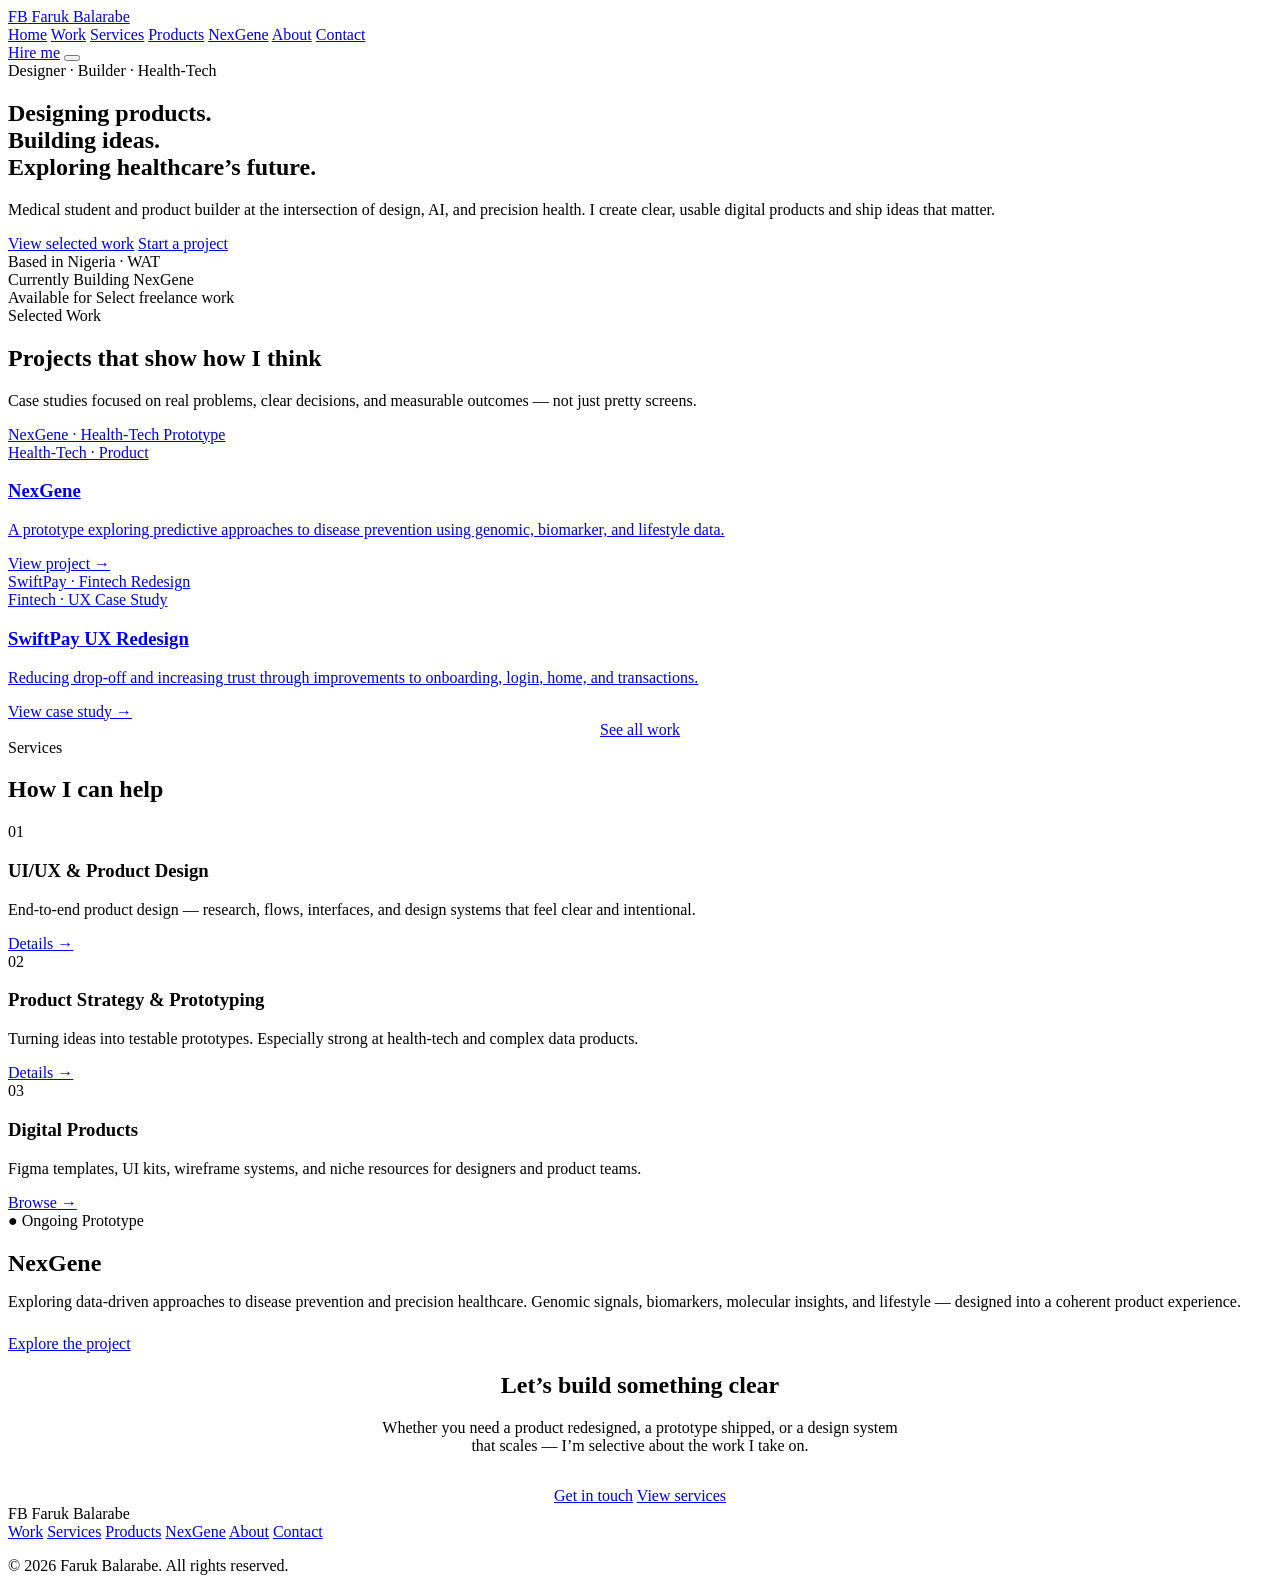
==== index.html @ 71573267 "Add homepage" ====
<!DOCTYPE html>
<html lang="en">
<head>
  <meta charset="UTF-8" />
  <meta name="viewport" content="width=device-width, initial-scale=1.0" />
  <title>Faruk Balarabe — Designer & Product Builder</title>
  <meta name="description" content="Medical student, UI/UX designer, and health-tech founder. Designing products, building ideas, exploring the future of healthcare." />
  <meta name="theme-color" content="#070707" />
  <link rel="preconnect" href="https://fonts.googleapis.com" />
  <link rel="preconnect" href="https://fonts.gstatic.com" crossorigin />
  <link href="https://fonts.googleapis.com/css2?family=Inter:wght@400;500;600&family=JetBrains+Mono:wght@400;500&display=swap" rel="stylesheet" />
  <link rel="stylesheet" href="css/styles.css" />
</head>
<body>
  <!-- Navigation -->
  <header class="nav">
    <div class="nav-inner">
      <a href="index.html" class="logo">
        <span class="logo-mark">FB</span>
        Faruk Balarabe
      </a>
      <nav class="nav-links">
        <a href="index.html" class="active">Home</a>
        <a href="work.html">Work</a>
        <a href="services.html">Services</a>
        <a href="products.html">Products</a>
        <a href="nexgene.html">NexGene</a>
        <a href="about.html">About</a>
        <a href="contact.html">Contact</a>
      </nav>
      <a href="contact.html" class="nav-cta">Hire me</a>
      <button class="nav-toggle" aria-label="Menu">
        <span></span><span></span>
      </button>
    </div>
  </header>

  <main>
    <!-- Hero -->
    <section class="hero container">
      <div class="fade-up">
        <div class="hero-label">Designer · Builder · Health-Tech</div>
        <h1>Designing products.<br /><span>Building ideas.</span><br />Exploring healthcare’s future.</h1>
        <p class="lead">
          Medical student and product builder at the intersection of design, AI, and precision health. 
          I create clear, usable digital products and ship ideas that matter.
        </p>
        <div class="hero-actions">
          <a href="work.html" class="btn btn-primary">View selected work</a>
          <a href="contact.html" class="btn btn-secondary">Start a project</a>
        </div>
        <div class="hero-meta">
          <div class="meta-item">
            <span>Based in</span>
            <span>Nigeria · WAT</span>
          </div>
          <div class="meta-item">
            <span>Currently</span>
            <span>Building NexGene</span>
          </div>
          <div class="meta-item">
            <span>Available for</span>
            <span>Select freelance work</span>
          </div>
        </div>
      </div>
    </section>

    <!-- Featured Work -->
    <section class="section container">
      <div class="section-header fade-up">
        <span class="label">Selected Work</span>
        <h2>Projects that show how I think</h2>
        <p>Case studies focused on real problems, clear decisions, and measurable outcomes — not just pretty screens.</p>
      </div>

      <div class="grid-2">
        <a href="projects/nexgene.html" class="card card-project fade-up">
          <div class="thumb">
            <div class="thumb-placeholder">NexGene · Health-Tech Prototype</div>
          </div>
          <div class="body">
            <span class="tag">Health-Tech · Product</span>
            <h3>NexGene</h3>
            <p>A prototype exploring predictive approaches to disease prevention using genomic, biomarker, and lifestyle data.</p>
            <span class="link">View project →</span>
          </div>
        </a>

        <a href="projects/swiftpay.html" class="card card-project fade-up">
          <div class="thumb">
            <div class="thumb-placeholder">SwiftPay · Fintech Redesign</div>
          </div>
          <div class="body">
            <span class="tag">Fintech · UX Case Study</span>
            <h3>SwiftPay UX Redesign</h3>
            <p>Reducing drop-off and increasing trust through improvements to onboarding, login, home, and transactions.</p>
            <span class="link">View case study →</span>
          </div>
        </a>
      </div>

      <div class="mt-4 fade-up" style="text-align:center;">
        <a href="work.html" class="btn btn-secondary">See all work</a>
      </div>
    </section>

    <!-- What I do -->
    <section class="section container">
      <div class="section-header fade-up">
        <span class="label">Services</span>
        <h2>How I can help</h2>
      </div>

      <div class="fade-up">
        <div class="service-item">
          <span class="service-num">01</span>
          <div>
            <h3>UI/UX & Product Design</h3>
            <p>End-to-end product design — research, flows, interfaces, and design systems that feel clear and intentional.</p>
          </div>
          <a href="services.html" class="btn btn-ghost">Details →</a>
        </div>
        <div class="service-item">
          <span class="service-num">02</span>
          <div>
            <h3>Product Strategy & Prototyping</h3>
            <p>Turning ideas into testable prototypes. Especially strong at health-tech and complex data products.</p>
          </div>
          <a href="services.html" class="btn btn-ghost">Details →</a>
        </div>
        <div class="service-item">
          <span class="service-num">03</span>
          <div>
            <h3>Digital Products</h3>
            <p>Figma templates, UI kits, wireframe systems, and niche resources for designers and product teams.</p>
          </div>
          <a href="products.html" class="btn btn-ghost">Browse →</a>
        </div>
      </div>
    </section>

    <!-- NexGene teaser -->
    <section class="section container">
      <div class="nexgene-hero fade-up">
        <span class="nexgene-badge">● Ongoing Prototype</span>
        <h2 style="margin-bottom:0.75rem;">NexGene</h2>
        <p class="lead" style="margin-bottom:1.5rem;">
          Exploring data-driven approaches to disease prevention and precision healthcare. 
          Genomic signals, biomarkers, molecular insights, and lifestyle — designed into a coherent product experience.
        </p>
        <a href="nexgene.html" class="btn btn-secondary">Explore the project</a>
      </div>
    </section>

    <!-- CTA -->
    <section class="section container">
      <div class="fade-up" style="text-align:center; max-width:540px; margin:0 auto;">
        <h2>Let’s build something clear</h2>
        <p class="mt-2">Whether you need a product redesigned, a prototype shipped, or a design system that scales — I’m selective about the work I take on.</p>
        <div class="hero-actions" style="justify-content:center; margin-top:2rem;">
          <a href="contact.html" class="btn btn-primary">Get in touch</a>
          <a href="services.html" class="btn btn-secondary">View services</a>
        </div>
      </div>
    </section>
  </main>

  <footer class="footer">
    <div class="container footer-inner">
      <div class="logo">
        <span class="logo-mark">FB</span>
        Faruk Balarabe
      </div>
      <div class="footer-links">
        <a href="work.html">Work</a>
        <a href="services.html">Services</a>
        <a href="products.html">Products</a>
        <a href="nexgene.html">NexGene</a>
        <a href="about.html">About</a>
        <a href="contact.html">Contact</a>
      </div>
      <p class="footer-copy">© 2026 Faruk Balarabe. All rights reserved.</p>
    </div>
  </footer>

  <script src="js/main.js"></script>
</body>
</html>
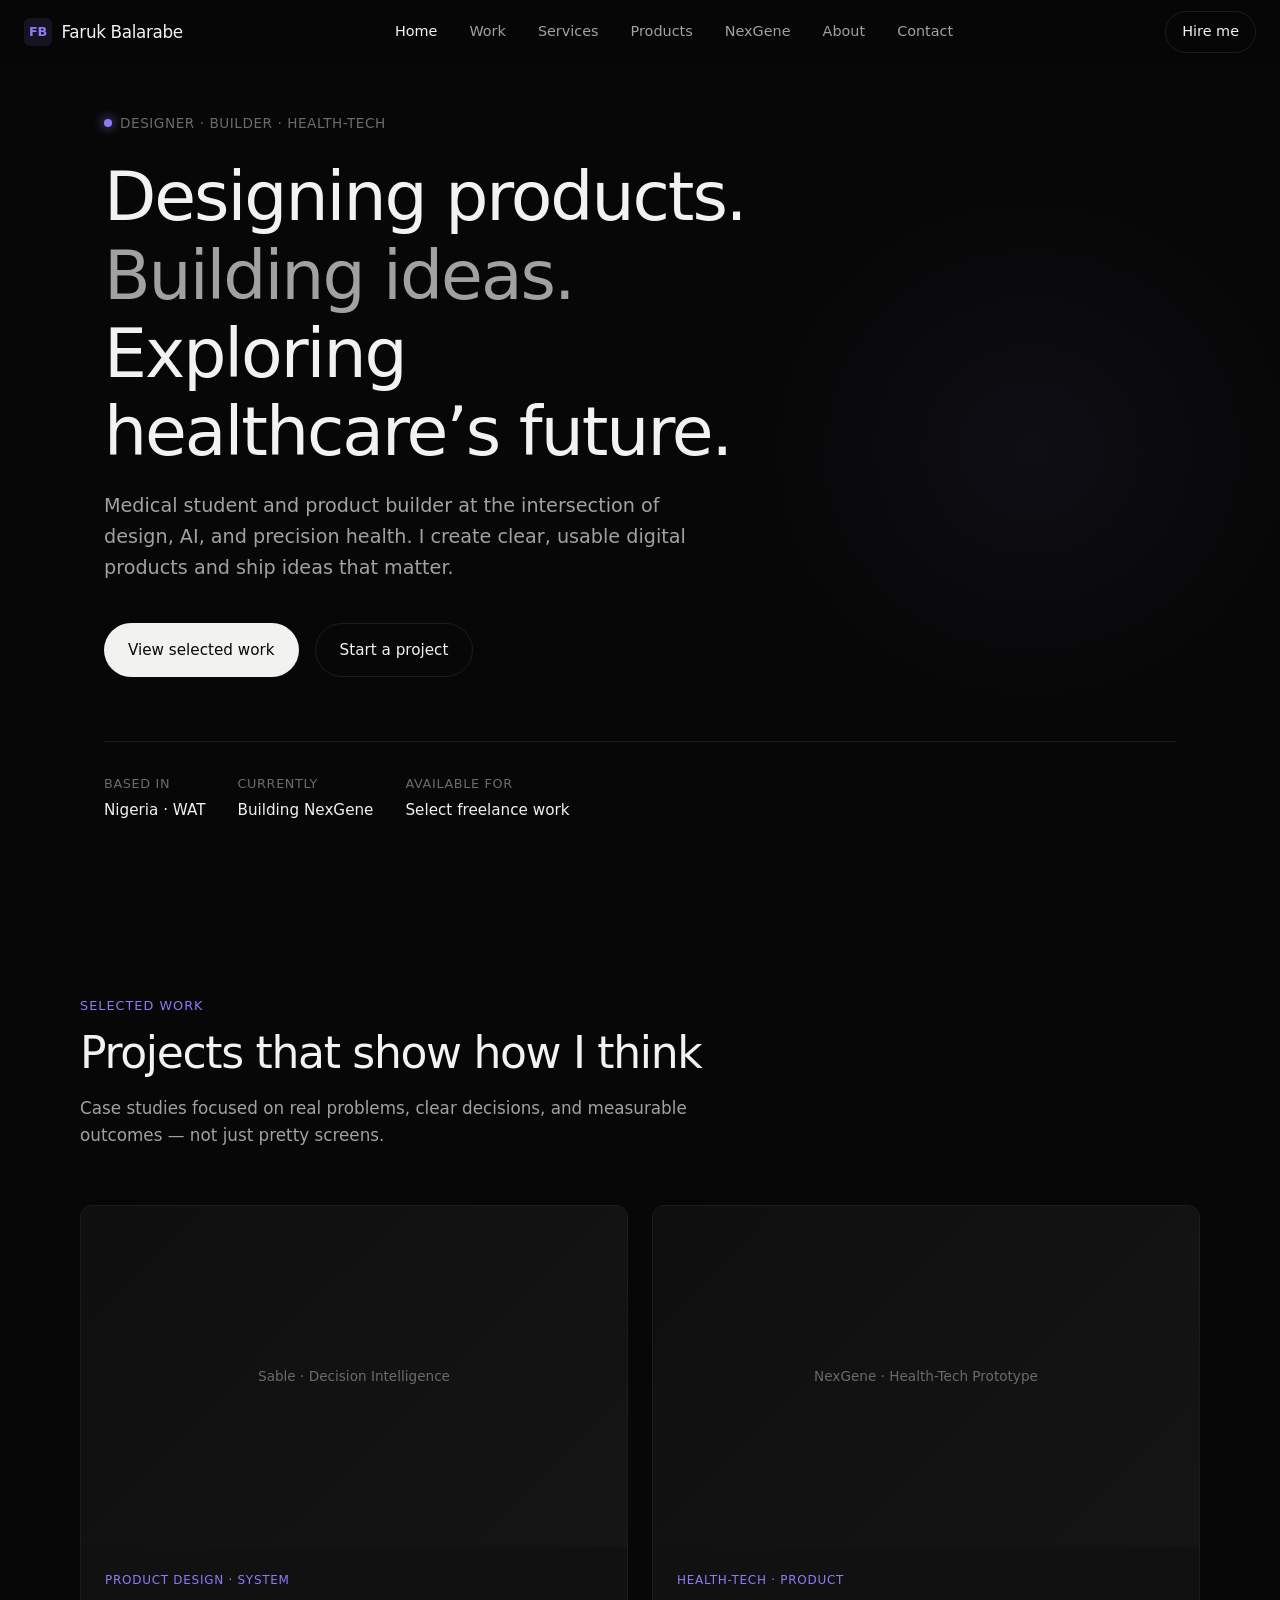
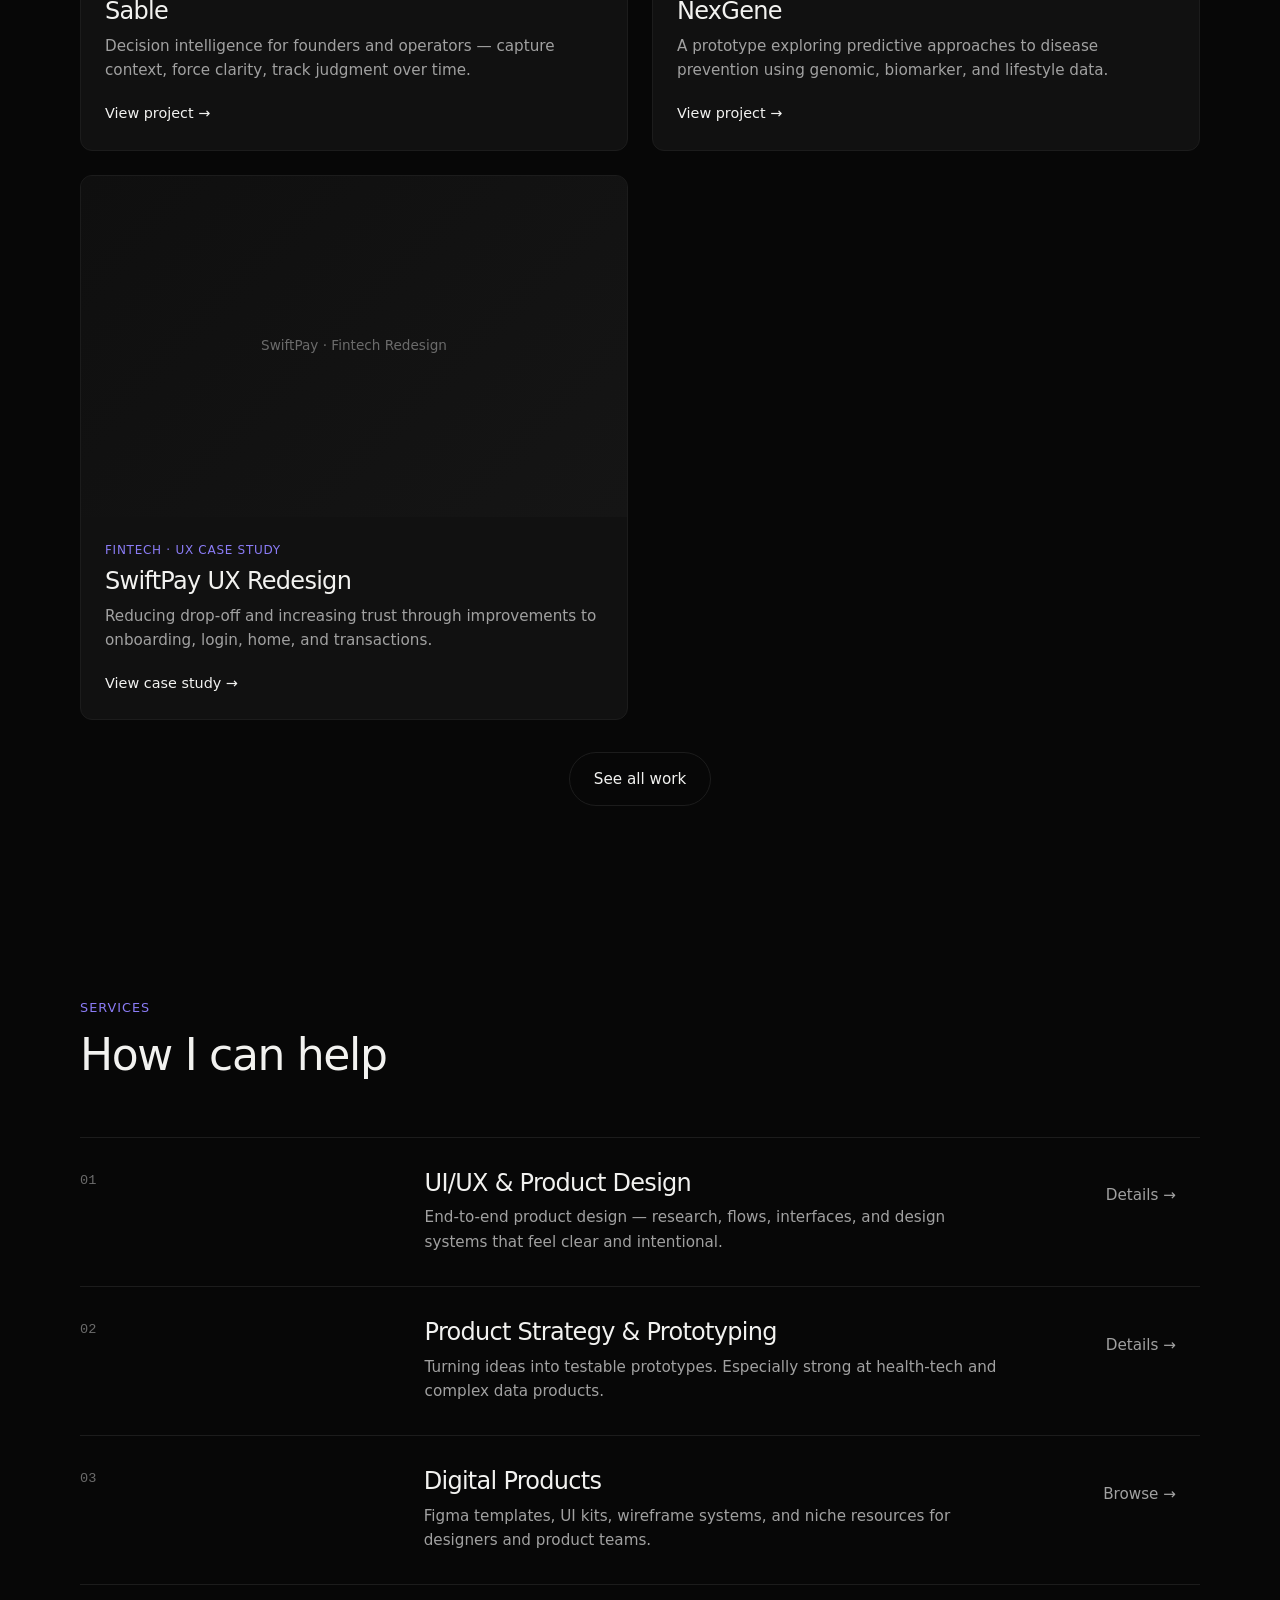
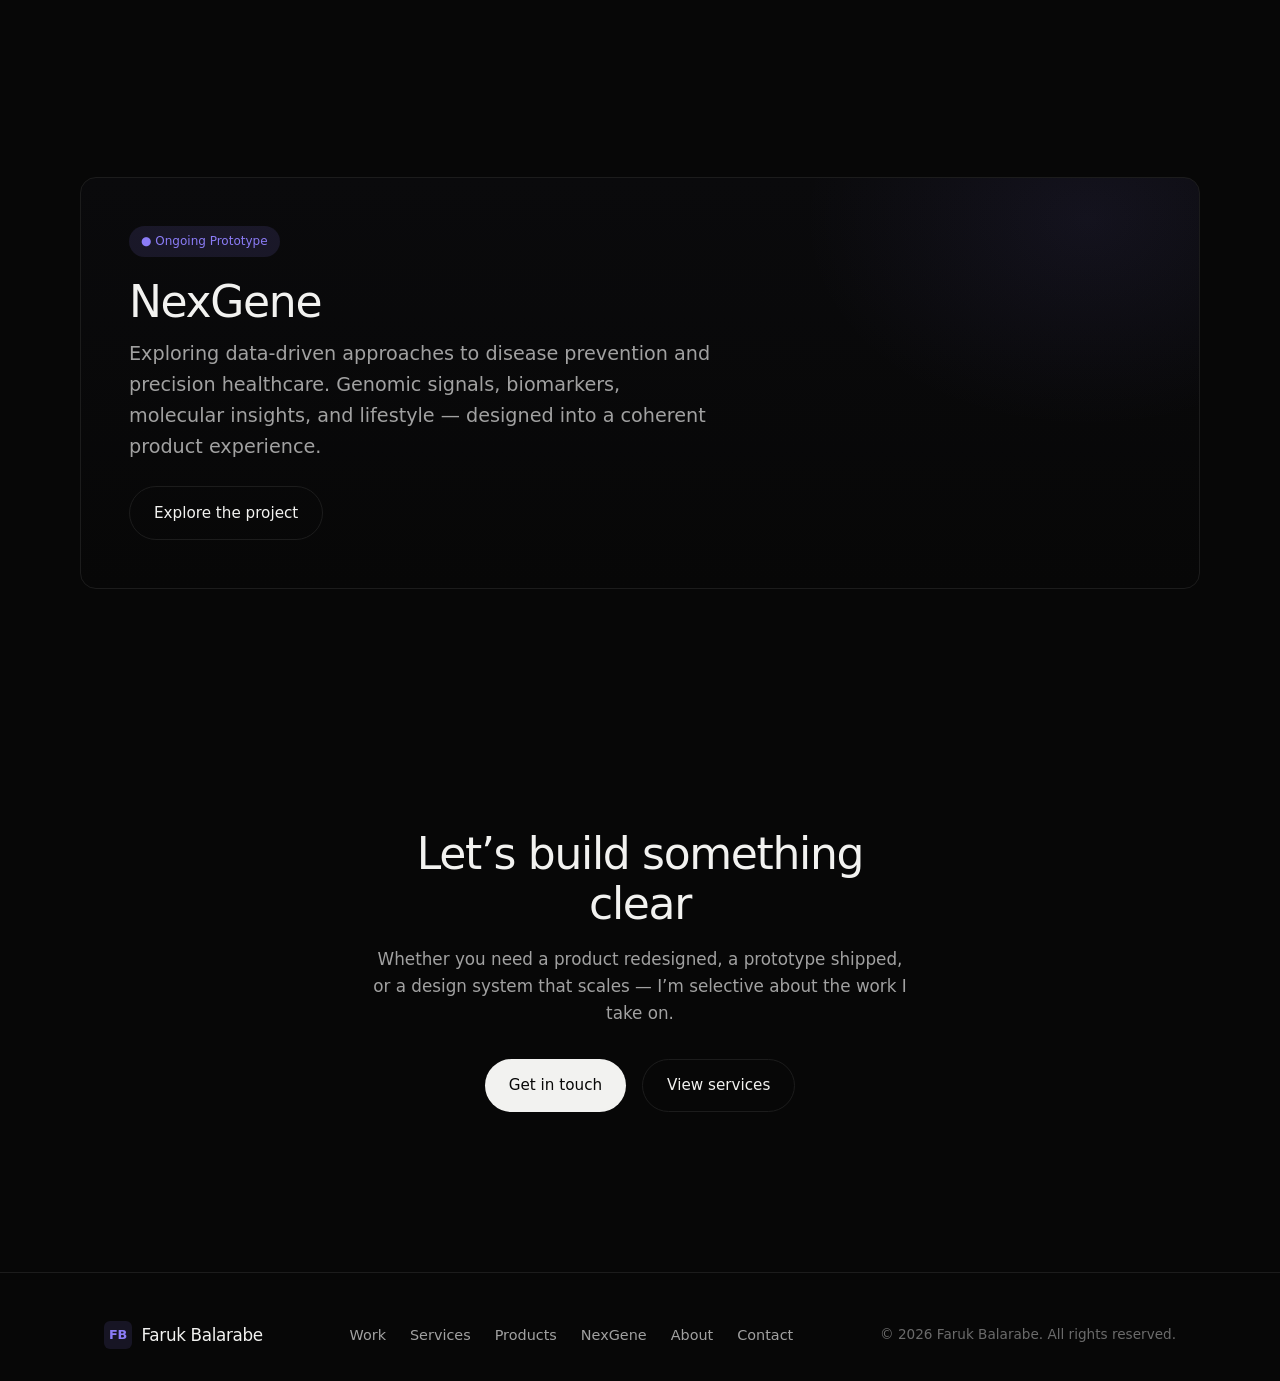
==== commit dcb6b66c: "Add Sable decision intelligence product as portfolio sample" ====
--- a/index.html
+++ b/index.html
@@ -12,7 +12,6 @@
   <link rel="stylesheet" href="css/styles.css" />
 </head>
 <body>
-  <!-- Navigation -->
   <header class="nav">
     <div class="nav-inner">
       <a href="index.html" class="logo">
@@ -36,7 +35,6 @@
   </header>
 
   <main>
-    <!-- Hero -->
     <section class="hero container">
       <div class="fade-up">
         <div class="hero-label">Designer · Builder · Health-Tech</div>
@@ -66,7 +64,6 @@
       </div>
     </section>
 
-    <!-- Featured Work -->
     <section class="section container">
       <div class="section-header fade-up">
         <span class="label">Selected Work</span>
@@ -75,6 +72,18 @@
       </div>
 
       <div class="grid-2">
+        <a href="projects/sable.html" class="card card-project fade-up">
+          <div class="thumb">
+            <div class="thumb-placeholder">Sable · Decision Intelligence</div>
+          </div>
+          <div class="body">
+            <span class="tag">Product Design · System</span>
+            <h3>Sable</h3>
+            <p>Decision intelligence for founders and operators — capture context, force clarity, track judgment over time.</p>
+            <span class="link">View project →</span>
+          </div>
+        </a>
+
         <a href="projects/nexgene.html" class="card card-project fade-up">
           <div class="thumb">
             <div class="thumb-placeholder">NexGene · Health-Tech Prototype</div>
@@ -105,7 +114,6 @@
       </div>
     </section>
 
-    <!-- What I do -->
     <section class="section container">
       <div class="section-header fade-up">
         <span class="label">Services</span>
@@ -140,7 +148,6 @@
       </div>
     </section>
 
-    <!-- NexGene teaser -->
     <section class="section container">
       <div class="nexgene-hero fade-up">
         <span class="nexgene-badge">● Ongoing Prototype</span>
@@ -153,7 +160,6 @@
       </div>
     </section>
 
-    <!-- CTA -->
     <section class="section container">
       <div class="fade-up" style="text-align:center; max-width:540px; margin:0 auto;">
         <h2>Let’s build something clear</h2>
--- a/css/styles.css
+++ b/css/styles.css
@@ -0,0 +1,887 @@
+/* ============================================
+   Faruk Balarabe — Personal Website
+   Dark • Minimal • Editorial • Futuristic
+   ============================================ */
+
+:root {
+  /* Core palette */
+  --bg: #070707;
+  --bg-elevated: #0e0e0e;
+  --bg-card: #111111;
+  --bg-hover: #161616;
+  --border: #1c1c1c;
+  --border-subtle: #141414;
+
+  /* Text */
+  --text: #f2f2f0;
+  --text-secondary: #a1a1a1;
+  --text-muted: #6b6b6b;
+
+  /* Accent — restrained violet for intelligence + future */
+  --accent: #8b7cf6;
+  --accent-soft: rgba(139, 124, 246, 0.12);
+  --accent-hover: #a599ff;
+
+  /* Functional */
+  --success: #4ade80;
+  --radius: 12px;
+  --radius-sm: 8px;
+  --radius-lg: 16px;
+
+  /* Typography */
+  --font-sans: "Inter", system-ui, -apple-system, sans-serif;
+  --font-mono: "JetBrains Mono", ui-monospace, monospace;
+
+  /* Motion */
+  --ease: cubic-bezier(0.16, 1, 0.3, 1);
+  --duration: 0.4s;
+}
+
+/* Reset & Base */
+*, *::before, *::after {
+  box-sizing: border-box;
+  margin: 0;
+  padding: 0;
+}
+
+html {
+  scroll-behavior: smooth;
+  font-size: 16px;
+}
+
+body {
+  font-family: var(--font-sans);
+  background: var(--bg);
+  color: var(--text);
+  line-height: 1.6;
+  -webkit-font-smoothing: antialiased;
+  -moz-osx-font-smoothing: grayscale;
+  overflow-x: hidden;
+}
+
+img {
+  max-width: 100%;
+  display: block;
+}
+
+a {
+  color: inherit;
+  text-decoration: none;
+}
+
+ul, ol {
+  list-style: none;
+}
+
+button {
+  font-family: inherit;
+  border: none;
+  background: none;
+  cursor: pointer;
+  color: inherit;
+}
+
+/* Typography */
+h1, h2, h3, h4 {
+  font-weight: 500;
+  letter-spacing: -0.03em;
+  line-height: 1.15;
+}
+
+h1 {
+  font-size: clamp(2.5rem, 6vw, 4.25rem);
+}
+
+h2 {
+  font-size: clamp(1.75rem, 4vw, 2.75rem);
+}
+
+h3 {
+  font-size: clamp(1.25rem, 2.5vw, 1.5rem);
+}
+
+p {
+  color: var(--text-secondary);
+  font-size: 1.05rem;
+  max-width: 60ch;
+}
+
+.lead {
+  font-size: 1.2rem;
+  color: var(--text-secondary);
+  max-width: 48ch;
+}
+
+.mono {
+  font-family: var(--font-mono);
+  font-size: 0.85rem;
+  letter-spacing: 0.02em;
+}
+
+/* Layout */
+.container {
+  width: 100%;
+  max-width: 1120px;
+  margin: 0 auto;
+  padding: 0 1.5rem;
+}
+
+.container-wide {
+  max-width: 1280px;
+}
+
+.section {
+  padding: 6rem 0;
+}
+
+.section-sm {
+  padding: 4rem 0;
+}
+
+/* Navigation */
+.nav {
+  position: fixed;
+  top: 0;
+  left: 0;
+  right: 0;
+  z-index: 100;
+  background: rgba(7, 7, 7, 0.8);
+  backdrop-filter: blur(16px);
+  -webkit-backdrop-filter: blur(16px);
+  border-bottom: 1px solid transparent;
+  transition: border-color 0.3s var(--ease);
+}
+
+.nav.scrolled {
+  border-bottom-color: var(--border);
+}
+
+.nav-inner {
+  display: flex;
+  align-items: center;
+  justify-content: space-between;
+  height: 64px;
+  max-width: 1280px;
+  margin: 0 auto;
+  padding: 0 1.5rem;
+}
+
+.logo {
+  font-weight: 500;
+  font-size: 1.05rem;
+  letter-spacing: -0.02em;
+  display: flex;
+  align-items: center;
+  gap: 0.6rem;
+}
+
+.logo-mark {
+  width: 28px;
+  height: 28px;
+  border-radius: 6px;
+  background: var(--accent-soft);
+  display: grid;
+  place-items: center;
+  color: var(--accent);
+  font-weight: 600;
+  font-size: 0.8rem;
+}
+
+.nav-links {
+  display: flex;
+  align-items: center;
+  gap: 2rem;
+}
+
+.nav-links a {
+  font-size: 0.9rem;
+  color: var(--text-secondary);
+  transition: color 0.2s;
+}
+
+.nav-links a:hover,
+.nav-links a.active {
+  color: var(--text);
+}
+
+.nav-cta {
+  font-size: 0.9rem;
+  padding: 0.5rem 1rem;
+  border: 1px solid var(--border);
+  border-radius: 999px;
+  color: var(--text);
+  transition: all 0.25s var(--ease);
+}
+
+.nav-cta:hover {
+  background: var(--text);
+  color: var(--bg);
+  border-color: var(--text);
+}
+
+.nav-toggle {
+  display: none;
+  width: 32px;
+  height: 32px;
+  flex-direction: column;
+  justify-content: center;
+  gap: 5px;
+}
+
+.nav-toggle span {
+  display: block;
+  height: 1.5px;
+  background: var(--text);
+  transition: 0.3s;
+}
+
+@media (max-width: 860px) {
+  .nav-links {
+    position: fixed;
+    inset: 64px 0 auto 0;
+    background: var(--bg);
+    border-bottom: 1px solid var(--border);
+    flex-direction: column;
+    padding: 1.5rem;
+    gap: 1.25rem;
+    transform: translateY(-120%);
+    opacity: 0;
+    pointer-events: none;
+    transition: all 0.35s var(--ease);
+  }
+
+  .nav-links.open {
+    transform: translateY(0);
+    opacity: 1;
+    pointer-events: auto;
+  }
+
+  .nav-toggle {
+    display: flex;
+  }
+
+  .nav-cta {
+    display: none;
+  }
+}
+
+/* Buttons */
+.btn {
+  display: inline-flex;
+  align-items: center;
+  justify-content: center;
+  gap: 0.5rem;
+  padding: 0.85rem 1.5rem;
+  font-size: 0.95rem;
+  font-weight: 500;
+  border-radius: 999px;
+  transition: all 0.25s var(--ease);
+}
+
+.btn-primary {
+  background: var(--text);
+  color: var(--bg);
+}
+
+.btn-primary:hover {
+  background: #fff;
+  transform: translateY(-1px);
+}
+
+.btn-secondary {
+  border: 1px solid var(--border);
+  color: var(--text);
+}
+
+.btn-secondary:hover {
+  background: var(--bg-hover);
+  border-color: #333;
+}
+
+.btn-ghost {
+  color: var(--text-secondary);
+}
+
+.btn-ghost:hover {
+  color: var(--text);
+}
+
+.btn-accent {
+  background: var(--accent);
+  color: #fff;
+}
+
+.btn-accent:hover {
+  background: var(--accent-hover);
+}
+
+/* Hero */
+.hero {
+  min-height: 100vh;
+  display: flex;
+  flex-direction: column;
+  justify-content: center;
+  padding-top: 6rem;
+  padding-bottom: 4rem;
+  position: relative;
+}
+
+.hero::before {
+  content: "";
+  position: absolute;
+  top: 20%;
+  right: -10%;
+  width: 50%;
+  height: 60%;
+  background: radial-gradient(ellipse, rgba(139, 124, 246, 0.06) 0%, transparent 70%);
+  pointer-events: none;
+}
+
+.hero-label {
+  display: inline-flex;
+  align-items: center;
+  gap: 0.5rem;
+  font-size: 0.85rem;
+  color: var(--text-muted);
+  margin-bottom: 1.5rem;
+  letter-spacing: 0.04em;
+  text-transform: uppercase;
+}
+
+.hero-label::before {
+  content: "";
+  width: 8px;
+  height: 8px;
+  border-radius: 50%;
+  background: var(--accent);
+  box-shadow: 0 0 12px var(--accent);
+}
+
+.hero h1 {
+  margin-bottom: 1.25rem;
+  max-width: 16ch;
+}
+
+.hero h1 span {
+  color: var(--text-secondary);
+}
+
+.hero-actions {
+  display: flex;
+  flex-wrap: wrap;
+  gap: 1rem;
+  margin-top: 2.5rem;
+}
+
+.hero-meta {
+  display: flex;
+  flex-wrap: wrap;
+  gap: 2rem;
+  margin-top: 4rem;
+  padding-top: 2rem;
+  border-top: 1px solid var(--border);
+}
+
+.meta-item {
+  display: flex;
+  flex-direction: column;
+  gap: 0.25rem;
+}
+
+.meta-item span:first-child {
+  font-size: 0.8rem;
+  color: var(--text-muted);
+  text-transform: uppercase;
+  letter-spacing: 0.05em;
+}
+
+.meta-item span:last-child {
+  font-size: 0.95rem;
+  color: var(--text);
+}
+
+/* Section headers */
+.section-header {
+  margin-bottom: 3.5rem;
+}
+
+.section-header .label {
+  font-size: 0.8rem;
+  color: var(--accent);
+  text-transform: uppercase;
+  letter-spacing: 0.08em;
+  margin-bottom: 0.75rem;
+  display: block;
+}
+
+.section-header p {
+  margin-top: 1rem;
+}
+
+/* Cards & Grid */
+.grid-2 {
+  display: grid;
+  grid-template-columns: repeat(2, 1fr);
+  gap: 1.5rem;
+}
+
+.grid-3 {
+  display: grid;
+  grid-template-columns: repeat(3, 1fr);
+  gap: 1.5rem;
+}
+
+@media (max-width: 900px) {
+  .grid-3 {
+    grid-template-columns: 1fr;
+  }
+  .grid-2 {
+    grid-template-columns: 1fr;
+  }
+}
+
+.card {
+  background: var(--bg-card);
+  border: 1px solid var(--border);
+  border-radius: var(--radius);
+  padding: 1.75rem;
+  transition: all 0.3s var(--ease);
+}
+
+.card:hover {
+  border-color: #2a2a2a;
+  background: var(--bg-hover);
+}
+
+.card-project {
+  display: flex;
+  flex-direction: column;
+  overflow: hidden;
+  padding: 0;
+}
+
+.card-project .thumb {
+  aspect-ratio: 16/10;
+  background: var(--bg-elevated);
+  position: relative;
+  overflow: hidden;
+}
+
+.card-project .thumb-placeholder {
+  width: 100%;
+  height: 100%;
+  display: grid;
+  place-items: center;
+  color: var(--text-muted);
+  font-size: 0.85rem;
+  background: linear-gradient(135deg, #0f0f0f 0%, #151515 100%);
+}
+
+.card-project .body {
+  padding: 1.5rem;
+  flex: 1;
+  display: flex;
+  flex-direction: column;
+}
+
+.card-project .tag {
+  font-size: 0.75rem;
+  color: var(--accent);
+  text-transform: uppercase;
+  letter-spacing: 0.06em;
+  margin-bottom: 0.5rem;
+}
+
+.card-project h3 {
+  margin-bottom: 0.5rem;
+}
+
+.card-project p {
+  font-size: 0.95rem;
+  flex: 1;
+}
+
+.card-project .link {
+  margin-top: 1.25rem;
+  font-size: 0.9rem;
+  color: var(--text);
+  display: inline-flex;
+  align-items: center;
+  gap: 0.4rem;
+}
+
+.card-project .link:hover {
+  color: var(--accent);
+}
+
+/* Services */
+.service-item {
+  padding: 2rem 0;
+  border-bottom: 1px solid var(--border);
+  display: grid;
+  grid-template-columns: 1fr 2fr auto;
+  gap: 2rem;
+  align-items: start;
+}
+
+.service-item:first-child {
+  border-top: 1px solid var(--border);
+}
+
+.service-num {
+  font-family: var(--font-mono);
+  font-size: 0.85rem;
+  color: var(--text-muted);
+}
+
+.service-item h3 {
+  margin-bottom: 0.5rem;
+}
+
+.service-item p {
+  font-size: 0.95rem;
+}
+
+@media (max-width: 700px) {
+  .service-item {
+    grid-template-columns: 1fr;
+    gap: 0.75rem;
+  }
+}
+
+/* Products */
+.product-card {
+  background: var(--bg-card);
+  border: 1px solid var(--border);
+  border-radius: var(--radius);
+  overflow: hidden;
+  transition: all 0.3s var(--ease);
+}
+
+.product-card:hover {
+  border-color: #2a2a2a;
+  transform: translateY(-2px);
+}
+
+.product-card .preview {
+  aspect-ratio: 4/3;
+  background: var(--bg-elevated);
+  display: grid;
+  place-items: center;
+  color: var(--text-muted);
+  font-size: 0.85rem;
+}
+
+.product-card .info {
+  padding: 1.5rem;
+}
+
+.product-card .price {
+  font-size: 1.1rem;
+  font-weight: 500;
+  margin-top: 0.75rem;
+  color: var(--text);
+}
+
+.product-card .price span {
+  font-size: 0.85rem;
+  color: var(--text-muted);
+  font-weight: 400;
+}
+
+/* About */
+.about-grid {
+  display: grid;
+  grid-template-columns: 1.2fr 1fr;
+  gap: 4rem;
+  align-items: start;
+}
+
+@media (max-width: 800px) {
+  .about-grid {
+    grid-template-columns: 1fr;
+    gap: 2.5rem;
+  }
+}
+
+.about-portrait {
+  aspect-ratio: 4/5;
+  background: var(--bg-card);
+  border: 1px solid var(--border);
+  border-radius: var(--radius-lg);
+  position: relative;
+  overflow: hidden;
+}
+
+.about-portrait img {
+  width: 100%;
+  height: 100%;
+  object-fit: cover;
+  display: block;
+}
+
+.skills-list {
+  display: flex;
+  flex-wrap: wrap;
+  gap: 0.5rem;
+  margin-top: 1.5rem;
+}
+
+.skill-tag {
+  font-size: 0.8rem;
+  padding: 0.4rem 0.85rem;
+  border: 1px solid var(--border);
+  border-radius: 999px;
+  color: var(--text-secondary);
+}
+
+/* NexGene special */
+.nexgene-hero {
+  background: linear-gradient(180deg, #0a0a0c 0%, var(--bg) 100%);
+  border: 1px solid var(--border);
+  border-radius: var(--radius-lg);
+  padding: 3rem;
+  margin-bottom: 3rem;
+  position: relative;
+  overflow: hidden;
+}
+
+.nexgene-hero::before {
+  content: "";
+  position: absolute;
+  top: -50%;
+  right: -20%;
+  width: 60%;
+  height: 120%;
+  background: radial-gradient(ellipse, rgba(139, 124, 246, 0.08), transparent 60%);
+}
+
+.nexgene-badge {
+  display: inline-flex;
+  align-items: center;
+  gap: 0.4rem;
+  font-size: 0.75rem;
+  padding: 0.35rem 0.75rem;
+  background: var(--accent-soft);
+  color: var(--accent);
+  border-radius: 999px;
+  margin-bottom: 1.25rem;
+}
+
+.feature-list {
+  display: grid;
+  gap: 1rem;
+  margin-top: 2rem;
+}
+
+.feature-item {
+  display: flex;
+  gap: 1rem;
+  align-items: flex-start;
+}
+
+.feature-item .icon {
+  width: 36px;
+  height: 36px;
+  border-radius: 8px;
+  background: var(--accent-soft);
+  display: grid;
+  place-items: center;
+  flex-shrink: 0;
+  color: var(--accent);
+  font-size: 0.9rem;
+}
+
+/* Contact */
+.contact-grid {
+  display: grid;
+  grid-template-columns: 1fr 1.2fr;
+  gap: 4rem;
+}
+
+@media (max-width: 800px) {
+  .contact-grid {
+    grid-template-columns: 1fr;
+  }
+}
+
+.contact-form {
+  display: flex;
+  flex-direction: column;
+  gap: 1.25rem;
+}
+
+.form-group label {
+  display: block;
+  font-size: 0.85rem;
+  color: var(--text-secondary);
+  margin-bottom: 0.4rem;
+}
+
+.form-group input,
+.form-group textarea,
+.form-group select {
+  width: 100%;
+  padding: 0.9rem 1rem;
+  background: var(--bg-card);
+  border: 1px solid var(--border);
+  border-radius: var(--radius-sm);
+  color: var(--text);
+  font-family: inherit;
+  font-size: 0.95rem;
+  transition: border-color 0.2s;
+}
+
+.form-group input:focus,
+.form-group textarea:focus,
+.form-group select:focus {
+  outline: none;
+  border-color: #333;
+}
+
+.form-group textarea {
+  min-height: 140px;
+  resize: vertical;
+}
+
+/* Footer */
+.footer {
+  border-top: 1px solid var(--border);
+  padding: 3rem 0 2rem;
+  margin-top: 4rem;
+}
+
+.footer-inner {
+  display: flex;
+  flex-wrap: wrap;
+  justify-content: space-between;
+  gap: 2rem;
+  align-items: center;
+}
+
+.footer-links {
+  display: flex;
+  gap: 1.5rem;
+}
+
+.footer-links a {
+  font-size: 0.9rem;
+  color: var(--text-secondary);
+}
+
+.footer-links a:hover {
+  color: var(--text);
+}
+
+.footer-copy {
+  font-size: 0.85rem;
+  color: var(--text-muted);
+}
+
+/* Utility */
+.text-accent {
+  color: var(--accent);
+}
+
+.mt-1 { margin-top: 0.5rem; }
+.mt-2 { margin-top: 1rem; }
+.mt-3 { margin-top: 1.5rem; }
+.mt-4 { margin-top: 2rem; }
+.mb-2 { margin-bottom: 1rem; }
+
+/* Animations */
+.fade-up {
+  opacity: 0;
+  transform: translateY(24px);
+  transition: opacity 0.7s var(--ease), transform 0.7s var(--ease);
+}
+
+.fade-up.visible {
+  opacity: 1;
+  transform: translateY(0);
+}
+
+/* Page-specific hero compact */
+.page-hero {
+  padding: 8rem 0 4rem;
+}
+
+.page-hero h1 {
+  margin-bottom: 1rem;
+}
+
+/* Case study */
+.case-meta {
+  display: flex;
+  flex-wrap: wrap;
+  gap: 2rem;
+  margin: 2rem 0 3rem;
+  padding-bottom: 2rem;
+  border-bottom: 1px solid var(--border);
+}
+
+.case-meta div span:first-child {
+  display: block;
+  font-size: 0.8rem;
+  color: var(--text-muted);
+  text-transform: uppercase;
+  letter-spacing: 0.05em;
+  margin-bottom: 0.25rem;
+}
+
+.case-content {
+  max-width: 720px;
+}
+
+.case-content h2 {
+  margin: 2.5rem 0 1rem;
+  font-size: 1.5rem;
+}
+
+.case-content p {
+  margin-bottom: 1.25rem;
+}
+
+.case-content ul {
+  margin: 1rem 0 1.5rem 1.25rem;
+  list-style: disc;
+  color: var(--text-secondary);
+}
+
+.case-content li {
+  margin-bottom: 0.5rem;
+}
+
+/* Status badge */
+.badge {
+  display: inline-flex;
+  align-items: center;
+  gap: 0.35rem;
+  font-size: 0.75rem;
+  padding: 0.3rem 0.7rem;
+  border-radius: 999px;
+  background: var(--bg-elevated);
+  border: 1px solid var(--border);
+  color: var(--text-secondary);
+}
+
+.badge-live {
+  color: var(--success);
+  border-color: rgba(74, 222, 128, 0.3);
+  background: rgba(74, 222, 128, 0.08);
+}
+
+/* Scrollbar */
+::-webkit-scrollbar {
+  width: 8px;
+}
+::-webkit-scrollbar-track {
+  background: var(--bg);
+}
+::-webkit-scrollbar-thumb {
+  background: #222;
+  border-radius: 4px;
+}
+::-webkit-scrollbar-thumb:hover {
+  background: #333;
+}
